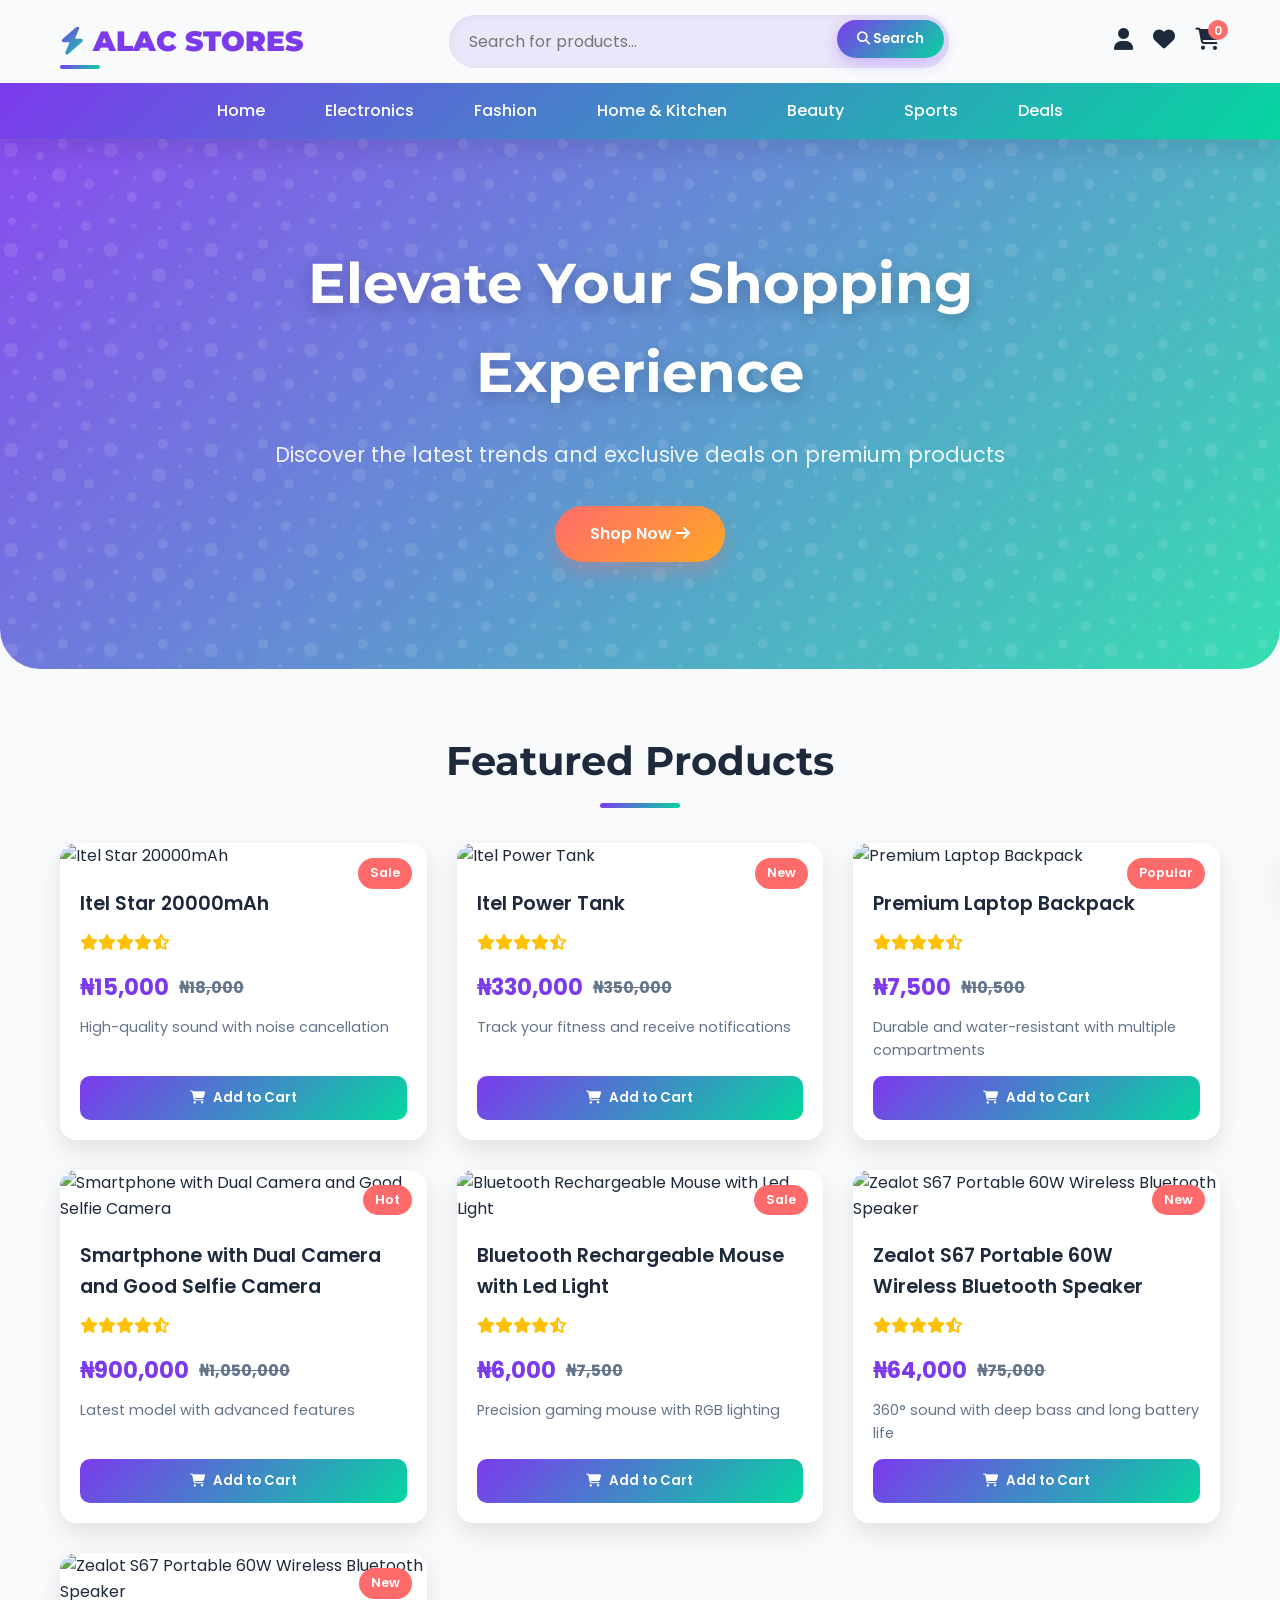
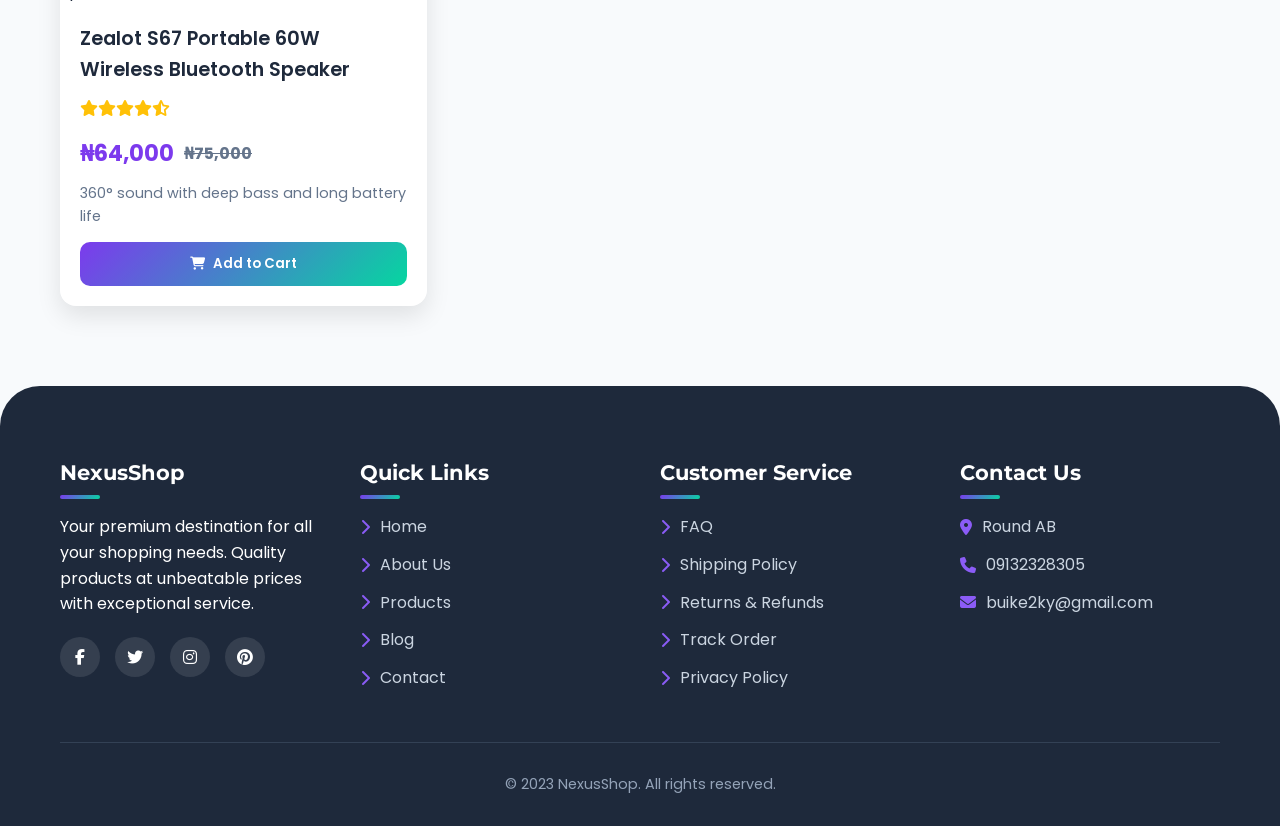
==== alac.html @ ad0d06ac "Added new files" ====
<!DOCTYPE html>
<html lang="en">
<head>
    <meta charset="UTF-8">
    <meta name="viewport" content="width=device-width, initial-scale=1.0">
    <title>NexusShop | Modern E-commerce</title>
    <link rel="stylesheet" href="https://cdnjs.cloudflare.com/ajax/libs/font-awesome/6.4.0/css/all.min.css">
    <link href="https://fonts.googleapis.com/css2?family=Poppins:wght@300;400;500;600;700&family=Montserrat:wght@800;900&display=swap" rel="stylesheet">
    <link rel="stylesheet" href="alac.css">
 
</head>
<body>
    <!-- Header -->
    <header>
        <div class="container">
            <div class="header-content">
                <a href="#" class="logo">
                    <i class="fas fa-bolt"></i>
                    ALAC STORES
                </a>
                
                <div class="search-bar">
                    <input type="text" id="search-input" placeholder="Search for products...">
                    <button id="search-button"><i class="fas fa-search"></i> Search</button>
                </div>
                
                <div class="header-actions">
                    <a href="#" id="user-icon"><i class="fas fa-user"></i></a>
                    <a href="#" id="wishlist-icon"><i class="fas fa-heart"></i></a>
                    <a href="#" id="cart-icon">
                        <i class="fas fa-shopping-cart"></i>
                        <span class="cart-count">0</span>
                    </a>
                </div>
            </div>
        </div>
        
        <nav>
            <div class="container">
                <ul class="nav-links">
                    <li><a href="#" class="nav-link active">Home</a></li>
                    <li><a href="#" class="nav-link">Electronics</a></li>
                    <li><a href="#" class="nav-link">Fashion</a></li>
                    <li><a href="#" class="nav-link">Home & Kitchen</a></li>
                    <li><a href="#" class="nav-link">Beauty</a></li>
                    <li><a href="#" class="nav-link">Sports</a></li>
                    <li><a href="#" class="nav-link">Deals</a></li>
                </ul>
            </div>
        </nav>
    </header>

    <!-- Hero Section -->
    <section class="hero">
        <div class="container">
            <div class="hero-content">
                <h1>Elevate Your Shopping Experience</h1>
                <p>Discover the latest trends and exclusive deals on premium products</p>
                <a href="#" class="btn" id="shop-now-btn">Shop Now <i class="fas fa-arrow-right"></i></a>
            </div>
        </div>
    </section>

    <!-- Products Section -->
    <section class="container">
        <h2 class="section-title">Featured Products</h2>
        <div class="products" id="products-container">
            <!-- Products will be dynamically added here -->
        </div>
    </section>

    <!-- Cart Sidebar -->
    <div class="overlay" id="overlay"></div>
    <div class="cart-sidebar" id="cart-sidebar">
        <div class="cart-header">
            <h2>Your Cart</h2>
            <button class="close-cart" id="close-cart">
                <i class="fas fa-times"></i>
            </button>
        </div>
        <div class="cart-items" id="cart-items">
            <!-- Cart items will be dynamically added here -->
        </div>
        <div class="cart-footer">
            <div class="cart-total">
                <span>Total:</span>
                <span id="cart-total">₦0</span>
            </div>
            <button class="checkout-btn" id="checkout-btn">Proceed to Checkout</button>
        </div>
    </div>

    <!-- Toast Notification -->
    <div class="toast" id="toast"></div>

    <!-- Footer -->
    <footer>
        <div class="container">
            <div class="footer-content">
                <div class="footer-column">
                    <h3>NexusShop</h3>
                    <p>Your premium destination for all your shopping needs. Quality products at unbeatable prices with exceptional service.</p>
                    <div class="social-links">
                        <a href="#"><i class="fab fa-facebook-f"></i></a>
                        <a href="#"><i class="fab fa-twitter"></i></a>
                        <a href="#"><i class="fab fa-instagram"></i></a>
                        <a href="#"><i class="fab fa-pinterest"></i></a>
                    </div>
                </div>
                
                <div class="footer-column">  
                    <h3>Quick Links</h3>
                    <ul class="footer-links">
                        <li><a href="#"><i class="fas fa-chevron-right"></i> Home</a></li>
                        <li><a href="#"><i class="fas fa-chevron-right"></i> About Us</a></li>
                        <li><a href="#"><i class="fas fa-chevron-right"></i> Products</a></li>
                        <li><a href="#"><i class="fas fa-chevron-right"></i> Blog</a></li>
                        <li><a href="#"><i class="fas fa-chevron-right"></i> Contact</a></li>
                    </ul>
                </div>
                
                <div class="footer-column">
                    <h3>Customer Service</h3>
                    <ul class="footer-links">
                        <li><a href="#"><i class="fas fa-chevron-right"></i> FAQ</a></li>
                        <li><a href="#"><i class="fas fa-chevron-right"></i> Shipping Policy</a></li>
                        <li><a href="#"><i class="fas fa-chevron-right"></i> Returns & Refunds</a></li>
                        <li><a href="#"><i class="fas fa-chevron-right"></i> Track Order</a></li>
                        <li><a href="#"><i class="fas fa-chevron-right"></i> Privacy Policy</a></li>
                    </ul>
                </div>
                
                <div class="footer-column">
                    <h3>Contact Us</h3>
                    <ul class="footer-links">
                        <li><a href="#"><i class="fas fa-map-marker-alt"></i> Round AB</a></li>
                        <li><a href="#"><i class="fas fa-phone"></i> 09132328305</a></li>
                        <li><a href="#"><i class="fas fa-envelope"></i> buike2ky@gmail.com</a></li>
                    </ul>
                </div>
            </div>
            
            <div class="copyright">
                <p>&copy; 2023 NexusShop. All rights reserved.</p>
            </div>
        </div>
    </footer>

    <script src="alac.js">
      
    </script>
</body>
</html>



<!-- 
<script>
    // Simple function to format Naira prices

</script> -->
---- alac.css ----
* {
            margin: 0;
            padding: 0;
            box-sizing: border-box;
            font-family: 'Poppins', sans-serif;
        }

        :root {
            --primary: #7c3aed;
            --primary-light: #8b5cf6;
            --secondary: #06d6a0;
            --accent: #ff6b6b;
            --dark: #1e293b;
            --light: #f8fafc;
            --gray: #64748b;
            --gradient: linear-gradient(135deg, #7c3aed, #06d6a0);
            --gradient-2: linear-gradient(135deg, #ff6b6b, #ffa726);
            --shadow: 0 10px 25px rgba(0, 0, 0, 0.1);
            --shadow-lg: 0 20px 40px rgba(0, 0, 0, 0.15);
            --radius: 16px;
        }

        body {
            background-color: var(--light);
            color: var(--dark);
            line-height: 1.6;
            overflow-x: hidden;
        }

        .container {
            width: 100%;
            max-width: 1200px;
            margin: 0 auto;
            padding: 0 20px;
        }

        /* Header Styles */
        header {
            background: var(--light);
            box-shadow: var(--shadow);
            position: sticky;
            top: 0;
            z-index: 100;
            backdrop-filter: blur(10px);
        }

        .header-content {
            display: flex;
            justify-content: space-between;
            align-items: center;
            padding: 15px 0;
        }

        .logo {
            font-family: 'Montserrat', sans-serif;
            font-size: 28px;
            font-weight: 900;
            color: var(--primary);
            text-decoration: none;
            display: flex;
            align-items: center;
            position: relative;
        }

        .logo::after {
            content: '';
            position: absolute;
            bottom: -5px;
            left: 0;
            width: 40px;
            height: 4px;
            background: var(--gradient);
            border-radius: 2px;
        }

        .logo i {
            margin-right: 8px;
            background: var(--gradient);
            background-clip: text;
            -webkit-text-fill-color: transparent;
        }

        .search-bar {
            flex: 1;
            max-width: 500px;
            margin: 0 20px;
            position: relative;
        }

        .search-bar input {
            width: 100%;
            padding: 14px 20px;
            border: none;
            border-radius: 50px;
            font-size: 16px;
            outline: none;
            transition: all 0.3s;
            background: rgba(124, 58, 237, 0.1);
            box-shadow: inset 0 2px 10px rgba(0, 0, 0, 0.05);
        }

        .search-bar input:focus {
            background: rgba(124, 58, 237, 0.15);
            box-shadow: inset 0 2px 15px rgba(0, 0, 0, 0.08), 0 5px 15px rgba(124, 58, 237, 0.2);
        }

        .search-bar button {
            position: absolute;
            right: 5px;
            top: 5px;
            background: var(--gradient);
            color: white;
            border: none;
            border-radius: 50px;
            padding: 9px 20px;
            cursor: pointer;
            font-weight: 600;
            transition: all 0.3s;
            box-shadow: 0 5px 15px rgba(124, 58, 237, 0.3);
        }

        .search-bar button:hover {
            transform: translateY(-2px);
            box-shadow: 0 8px 20px rgba(124, 58, 237, 0.4);
        }

        .header-actions {
            display: flex;
            align-items: center;
        }

        .header-actions a {
            margin-left: 20px;
            color: var(--dark);
            text-decoration: none;
            position: relative;
            transition: all 0.3s;
        }

        .header-actions a:hover {
            color: var(--primary);
            transform: translateY(-2px);
        }

        .header-actions a i {
            font-size: 22px;
        }

        .cart-count {
            position: absolute;
            top: -8px;
            right: -8px;
            background: var(--accent);
            color: white;
            border-radius: 50%;
            width: 20px;
            height: 20px;
            font-size: 12px;
            display: flex;
            align-items: center;
            justify-content: center;
            font-weight: 600;
        }

        /* Navigation */
        nav {
            background: var(--gradient);
            padding: 15px 0;
        }

        .nav-links {
            display: flex;
            list-style: none;
            justify-content: center;
        }

        .nav-links li {
            margin: 0 15px;
        }

        .nav-links a {
            color: white;
            text-decoration: none;
            font-weight: 500;
            transition: all 0.3s;
            padding: 8px 15px;
            border-radius: 30px;
        }

        .nav-links a:hover {
            background: rgba(255, 255, 255, 0.2);
            transform: translateY(-2px);
        }

        /* Hero Section */
        .hero {
            background: linear-gradient(135deg, rgba(124, 58, 237, 0.9), rgba(6, 214, 160, 0.8)), url('https://images.unsplash.com/photo-1607082350899-7e105aa886ae?ixlib=rb-4.0.3&ixid=M3wxMjA3fDB8MHxwaG90by1wYWdlfHx8fGVufDB8fHx8fA%3D%3D&auto=format&fit=crop&w=2070&q=80');
            background-size: cover;
            background-position: center;
            color: white;
            padding: 100px 0;
            text-align: center;
            margin-bottom: 60px;
            border-radius: 0 0 40px 40px;
            position: relative;
            overflow: hidden;
        }

        .hero::before {
            content: '';
            position: absolute;
            top: 0;
            left: 0;
            width: 100%;
            height: 100%;
            background: url("data:image/svg+xml,%3Csvg width='100' height='100' viewBox='0 0 100 100' xmlns='http://www.w3.org/2000/svg'%3E%3Cpath d='M11 18c3.866 0 7-3.134 7-7s-3.134-7-7-7-7 3.134-7 7 3.134 7 7 7zm48 25c3.866 0 7-3.134 7-7s-3.134-7-7-7-7 3.134-7 7 3.134 7 7 7zm-43-7c1.657 0 3-1.343 3-3s-1.343-3-3-3-3 1.343-3 3 1.343 3 3 3zm63 31c1.657 0 3-1.343 3-3s-1.343-3-3-3-3 1.343-3 3 1.343 3 3 3zM34 90c1.657 0 3-1.343 3-3s-1.343-3-3-3-3 1.343-3 3 1.343 3 3 3zm56-76c1.657 0 3-1.343 3-3s-1.343-3-3-3-3 1.343-3 3 1.343 3 3 3zM12 86c2.21 0 4-1.79 4-4s-1.79-4-4-4-4 1.79-4 4 1.79 4 4 4zm28-65c2.21 0 4-1.79 4-4s-1.79-4-4-4-4 1.79-4 4 1.79 4 4 4zm23-11c2.76 0 5-2.24 5-5s-2.24-5-5-5-5 2.24-5 5 2.24 5 5 5zm-6 60c2.21 0 4-1.79 4-4s-1.79-4-4-4-4 1.79-4 4 1.79 4 4 4zm29 22c2.76 0 5-2.24 5-5s-2.24-5-5-5-5 2.24-5 5 2.24 5 5 5zM32 63c2.76 0 5-2.24 5-5s-2.24-5-5-5-5 2.24-5 5 2.24 5 5 5zm57-13c2.76 0 5-2.24 5-5s-2.24-5-5-5-5 2.24-5 5 2.24 5 5 5zm-9-21c1.105 0 2-.895 2-2s-.895-2-2-2-2 .895-2 2 .895 2 2 2zM60 91c1.105 0 2-.895 2-2s-.895-2-2-2-2 .895-2 2 .895 2 2 2zM35 41c1.105 0 2-.895 2-2s-.895-2-2-2-2 .895-2 2 .895 2 2 2zM12 60c1.105 0 2-.895 2-2s-.895-2-2-2-2 .895-2 2 .895 2 2 2z' fill='%23ffffff' fill-opacity='0.1' fill-rule='evenodd'/%3E%3C/svg%3E");
            animation: float 20s linear infinite;
        }

        @keyframes float {
            0% { transform: translate(0, 0) rotate(0deg); }
            100% { transform: translate(-50px, -50px) rotate(360deg); }
        }

        .hero-content {
            position: relative;
            z-index: 1;
            max-width: 800px;
            margin: 0 auto;
        }

        .hero h1 {
            font-family: 'Montserrat', sans-serif;
            font-size: 3.5rem;
            margin-bottom: 20px;
            text-shadow: 0 5px 15px rgba(0, 0, 0, 0.2);
        }

        .hero p {
            font-size: 1.3rem;
            margin-bottom: 35px;
            opacity: 0.9;
        }

        .btn {
            display: inline-block;
            background: var(--gradient-2);
            color: white;
            padding: 15px 35px;
            border-radius: 50px;
            text-decoration: none;
            font-weight: 600;
            transition: all 0.3s;
            border: none;
            cursor: pointer;
            box-shadow: 0 10px 20px rgba(255, 107, 107, 0.3);
            position: relative;
            overflow: hidden;
        }

        .btn::before {
            content: '';
            position: absolute;
            top: 0;
            left: -100%;
            width: 100%;
            height: 100%;
            background: linear-gradient(90deg, transparent, rgba(255, 255, 255, 0.3), transparent);
            transition: 0.5s;
        }

        .btn:hover::before {
            left: 100%;
        }

        .btn:hover {
            transform: translateY(-5px);
            box-shadow: 0 15px 25px rgba(255, 107, 107, 0.4);
        }

        /* Products Section */
        .section-title {
            text-align: center;
            margin-bottom: 50px;
            font-size: 2.5rem;
            color: var(--dark);
            position: relative;
            font-family: 'Montserrat', sans-serif;
        }

        .section-title::after {
            content: '';
            position: absolute;
            bottom: -15px;
            left: 50%;
            transform: translateX(-50%);
            width: 80px;
            height: 5px;
            background: var(--gradient);
            border-radius: 5px;
        }

        .products {
            display: grid;
            grid-template-columns: repeat(auto-fill, minmax(280px, 1fr));
            gap: 30px;
            margin-bottom: 80px;
        }

        .product-card {
            background: white;
            border-radius: var(--radius);
            overflow: hidden;
            box-shadow: var(--shadow);
            transition: all 0.4s;
            position: relative;
        }

        .product-card:hover {
            transform: translateY(-10px);
            box-shadow: var(--shadow-lg);
        }

        .product-badge {
            position: absolute;
            top: 15px;
            right: 15px;
            background: var(--accent);
            color: white;
            padding: 5px 12px;
            border-radius: 20px;
            font-size: 0.8rem;
            font-weight: 600;
            z-index: 2;
        }

        .product-image {
            height: 250px;
            width: 80%;
            object-fit: cover;
            transition: transform 0.5s;
        }

        .product-card:hover .product-image {
            transform: scale(1.05);
        }

        .product-info {
            padding: 20px;
        }

        .product-title {
            font-size: 1.2rem;
            margin-bottom: 10px;
            font-weight: 600;
            color: var(--dark);
        }

        .product-price {
            color: var(--primary);
            font-weight: 700;
            font-size: 1.4rem;
            margin-bottom: 10px;
            display: flex;
            align-items: center;
        }

        .product-price .old-price {
            color: var(--gray);
            font-size: 1rem;
            text-decoration: line-through;
            margin-left: 10px;
        }

        .product-description {
            color: var(--gray);
            font-size: 0.9rem;
            margin-bottom: 20px;
            height: 40px;
            overflow: hidden;
        }

        .product-rating {
            color: #ffc107;
            margin-bottom: 15px;
        }

        .add-to-cart {
            width: 100%;
            background: var(--gradient);
            color: white;
            border: none;
            padding: 12px;
            border-radius: 10px;
            cursor: pointer;
            font-weight: 600;
            transition: all 0.3s;
            display: flex;
            align-items: center;
            justify-content: center;
            gap: 8px;
        }

        .add-to-cart:hover {
            background: var(--primary-light);
            transform: translateY(-2px);
            box-shadow: 0 5px 15px rgba(124, 58, 237, 0.3);
        }

        /* Cart Sidebar */
        .cart-sidebar {
            position: fixed;
            top: 0;
            right: -450px;
            width: 100%;
            max-width: 420px;
            height: 100vh;
            background: white;
            box-shadow: -5px 0 25px rgba(0, 0, 0, 0.15);
            transition: right 0.5s cubic-bezier(0.68, -0.55, 0.27, 1.55);
            z-index: 1000;
            display: flex;
            flex-direction: column;
        }

        .cart-sidebar.active {
            right: 0;
        }

        .cart-header {
            padding: 25px;
            border-bottom: 1px solid var(--border);
            display: flex;
            justify-content: space-between;
            align-items: center;
            background: var(--gradient);
            color: white;
        }

        .cart-header h2 {
            font-size: 1.5rem;
            font-weight: 600;
        }

        .close-cart {
            background: rgba(255, 255, 255, 0.2);
            border: none;
            width: 40px;
            height: 40px;
            border-radius: 50%;
            cursor: pointer;
            color: white;
            display: flex;
            align-items: center;
            justify-content: center;
            transition: all 0.3s;
        }

        .close-cart:hover {
            background: rgba(255, 255, 255, 0.3);
            transform: rotate(90deg);
        }

        .cart-items {
            flex: 1;
            overflow-y: auto;
            padding: 20px;
        }

        .cart-item {
            display: flex;
            margin-bottom: 20px;
            padding-bottom: 20px;
            border-bottom: 1px solid #f1f5f9;
            animation: slideIn 0.3s ease;
        }

        @keyframes slideIn {
            from { opacity: 0; transform: translateX(20px); }
            to { opacity: 1; transform: translateX(0); }
        }

        .cart-item-image {
            width: 80px;
            height: 80px;
            object-fit: cover;
            border-radius: 10px;
            margin-right: 15px;
        }

        .cart-item-details {
            flex: 1;
        }

        .cart-item-title {
            font-weight: 600;
            margin-bottom: 5px;
            font-size: 1rem;
        }

        .cart-item-price {
            color: var(--primary);
            font-weight: 700;
        }

        .cart-item-actions {
            display: flex;
            align-items: center;
            margin-top: 10px;
        }

        .quantity-btn {
            background: var(--light);
            border: none;
            width: 30px;
            height: 30px;
            border-radius: 50%;
            display: flex;
            align-items: center;
            justify-content: center;
            cursor: pointer;
            transition: all 0.3s;
            font-weight: bold;
        }

        .quantity-btn:hover {
            background: var(--primary);
            color: white;
        }

        .quantity {
            margin: 0 12px;
            font-weight: 600;
            min-width: 20px;
            text-align: center;
        }

        .remove-item {
            color: var(--accent);
            background: none;
            border: none;
            margin-left: auto;
            cursor: pointer;
            transition: all 0.3s;
            padding: 5px;
            border-radius: 5px;
        }

        .remove-item:hover {
            background: rgba(255, 107, 107, 0.1);
            transform: scale(1.1);
        }

        .cart-footer {
            padding: 25px;
            border-top: 1px solid #f1f5f9;
            background: #f8fafc;
        }

        .cart-total {
            display: flex;
            justify-content: space-between;
            margin-bottom: 20px;
            font-size: 1.3rem;
            font-weight: 700;
        }

        .checkout-btn {
            width: 100%;
            padding: 15px;
            background: var(--gradient);
            color: white;
            border: none;
            border-radius: 10px;
            font-weight: 600;
            cursor: pointer;
            transition: all 0.3s;
            font-size: 1.1rem;
            box-shadow: 0 5px 15px rgba(124, 58, 237, 0.3);
        }

        .checkout-btn:hover {
            background: var(--primary-light);
            transform: translateY(-3px);
            box-shadow: 0 8px 20px rgba(124, 58, 237, 0.4);
        }

        .overlay {
            position: fixed;
            top: 0;
            left: 0;
            width: 100%;
            height: 100%;
            background: rgba(0, 0, 0, 0.5);
            z-index: 999;
            display: none;
            backdrop-filter: blur(5px);
        }

        .overlay.active {
            display: block;
            animation: fadeIn 0.3s ease;
        }

        @keyframes fadeIn {
            from { opacity: 0; }
            to { opacity: 1; }
        }

        /* Search Results */
        .search-results-message {
            text-align: center;
            margin-bottom: 30px;
            color: var(--gray);
            font-style: italic;
            padding: 15px;
            background: white;
            border-radius: var(--radius);
            box-shadow: var(--shadow);
        }

        /* Empty Cart State */
        .empty-cart {
            text-align: center;
            padding: 40px 20px;
            color: var(--gray);
        }

        .empty-cart i {
            font-size: 64px;
            margin-bottom: 20px;
            color: #cbd5e1;
        }

        /* Footer */
        footer {
            background: var(--dark);
            color: white;
            padding: 70px 0 30px;
            border-radius: 40px 40px 0 0;
            margin-top: 50px;
        }

        .footer-content {
            display: grid;
            grid-template-columns: repeat(auto-fit, minmax(220px, 1fr));
            gap: 40px;
            margin-bottom: 40px;
        }

        .footer-column h3 {
            font-size: 1.3rem;
            margin-bottom: 25px;
            position: relative;
            font-family: 'Montserrat', sans-serif;
        }

        .footer-column h3::after {
            content: '';
            position: absolute;
            left: 0;
            bottom: -10px;
            width: 40px;
            height: 4px;
            background: var(--gradient);
            border-radius: 2px;
        }

        .footer-links {
            list-style: none;
        }

        .footer-links li {
            margin-bottom: 12px;
        }

        .footer-links a {
            color: #cbd5e1;
            text-decoration: none;
            transition: all 0.3s;
            display: flex;
            align-items: center;
        }

        .footer-links a:hover {
            color: white;
            transform: translateX(5px);
        }

        .footer-links a i {
            margin-right: 10px;
            color: var(--primary-light);
        }

        .social-links {
            display: flex;
            gap: 15px;
            margin-top: 20px;
        }

        .social-links a {
            display: flex;
            align-items: center;
            justify-content: center;
            width: 40px;
            height: 40px;
            background: rgba(255, 255, 255, 0.1);
            color: white;
            border-radius: 50%;
            text-decoration: none;
            transition: all 0.3s;
        }

        .social-links a:hover {
            background: var(--primary);
            transform: translateY(-5px);
        }

        .copyright {
            text-align: center;
            padding-top: 30px;
            border-top: 1px solid #334155;
            color: #94a3b8;
            font-size: 0.9rem;
        }

        /* Responsive Styles */
        @media (max-width: 768px) {
            .header-content {
                flex-wrap: wrap;
            }

            .search-bar {
                order: 3;
                max-width: 100%;
                margin: 15px 0 0;
            }

            .nav-links {
                overflow-x: auto;
                padding-bottom: 10px;
                justify-content: flex-start;
            }

            .hero h1 {
                font-size: 2.5rem;
            }

            .hero p {
                font-size: 1.1rem;
            }

            .cart-sidebar {
                max-width: 100%;
            }

            .products {
                grid-template-columns: repeat(auto-fill, minmax(250px, 1fr));
            }
        }

        /* Animation for product cards */
        @keyframes fadeInUp {
            from {
                opacity: 0;
                transform: translateY(30px);
            }
            to {
                opacity: 1;
                transform: translateY(0);
            }
        }

        .product-card {
            animation: fadeInUp 0.5s ease forwards;
            opacity: 0;
        }

        .product-card:nth-child(1) { animation-delay: 0.1s; }
        .product-card:nth-child(2) { animation-delay: 0.2s; }
        .product-card:nth-child(3) { animation-delay: 0.3s; }
        .product-card:nth-child(4) { animation-delay: 0.4s; }
        .product-card:nth-child(5) { animation-delay: 0.5s; }
        .product-card:nth-child(6) { animation-delay: 0.6s; }

        /* Toast Notification */
        .toast {
            position: fixed;
            bottom: 20px;
            right: 20px;
            background: var(--secondary);
            color: white;
            padding: 15px 25px;
            border-radius: 10px;
            box-shadow: var(--shadow-lg);
            z-index: 1001;
            transform: translateX(150%);
            transition: transform 0.3s ease;
        }

        .toast.show {
            transform: translateX(0);
        }
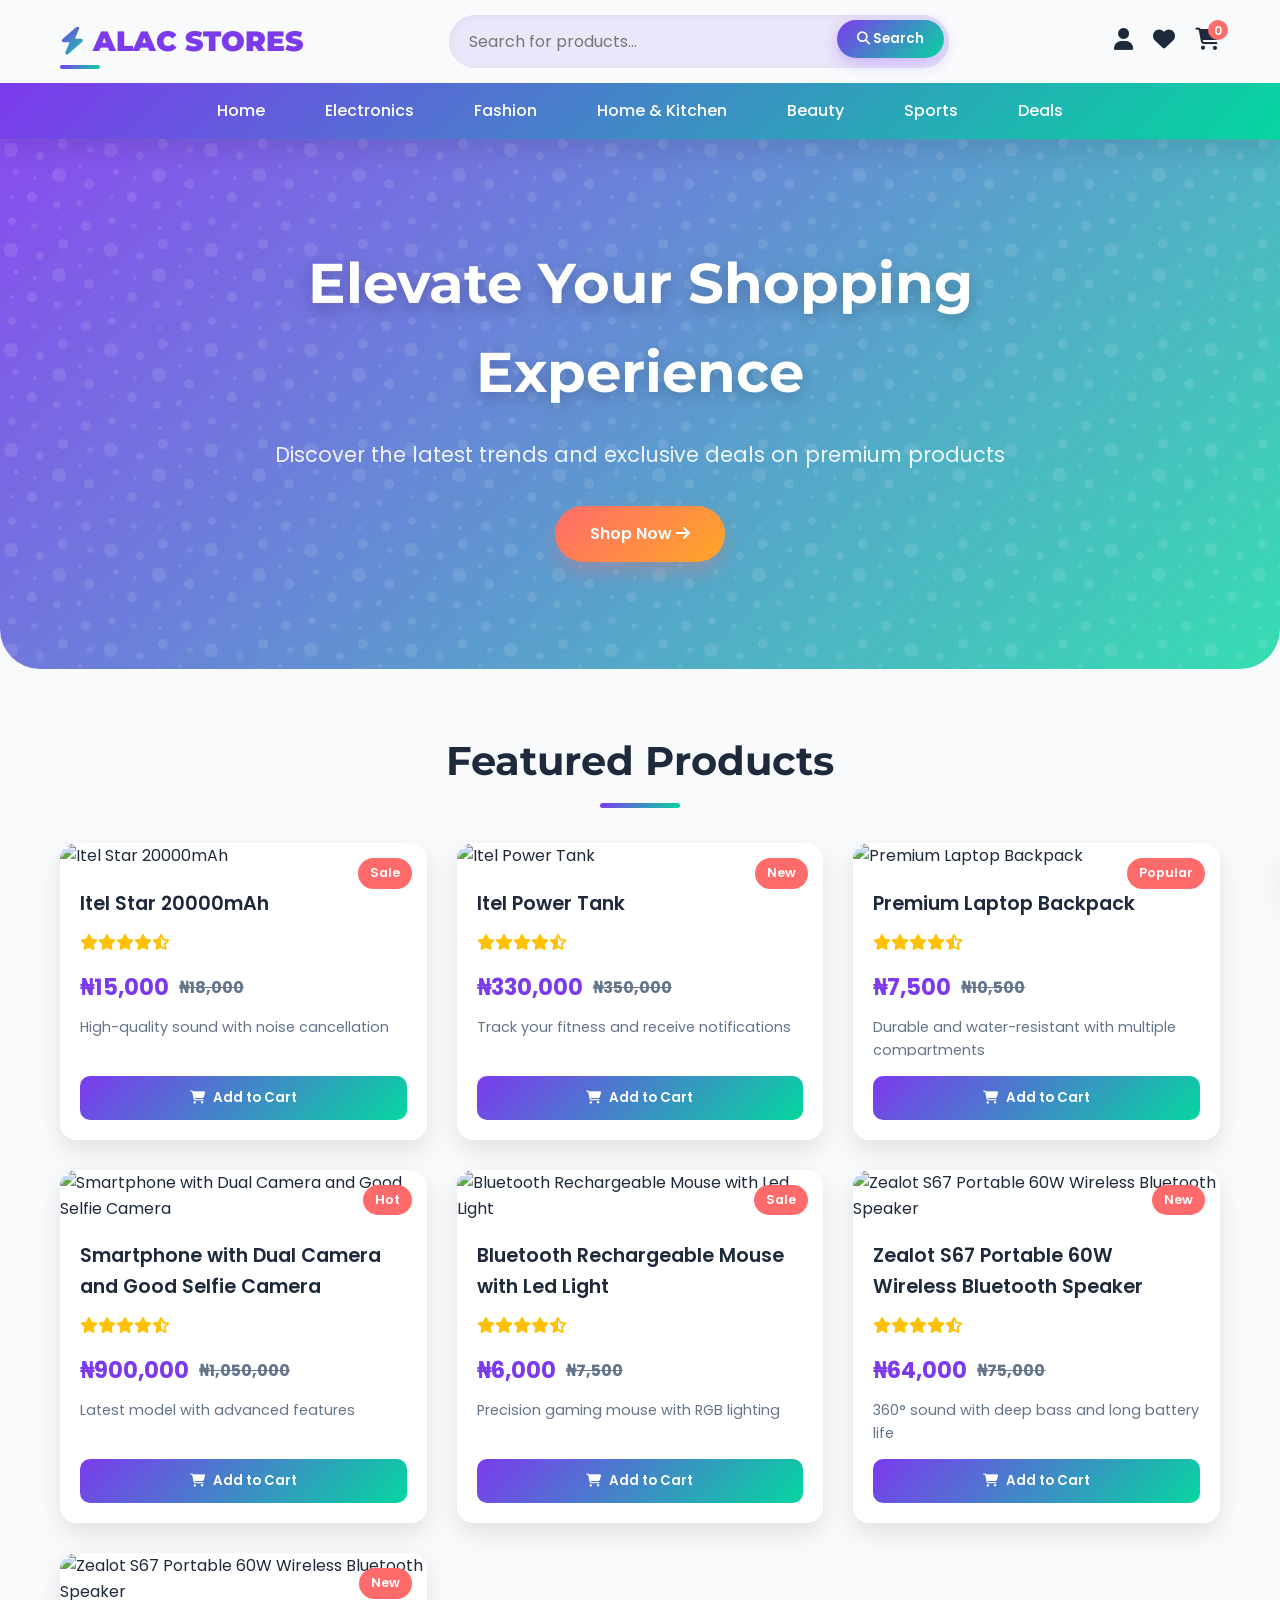
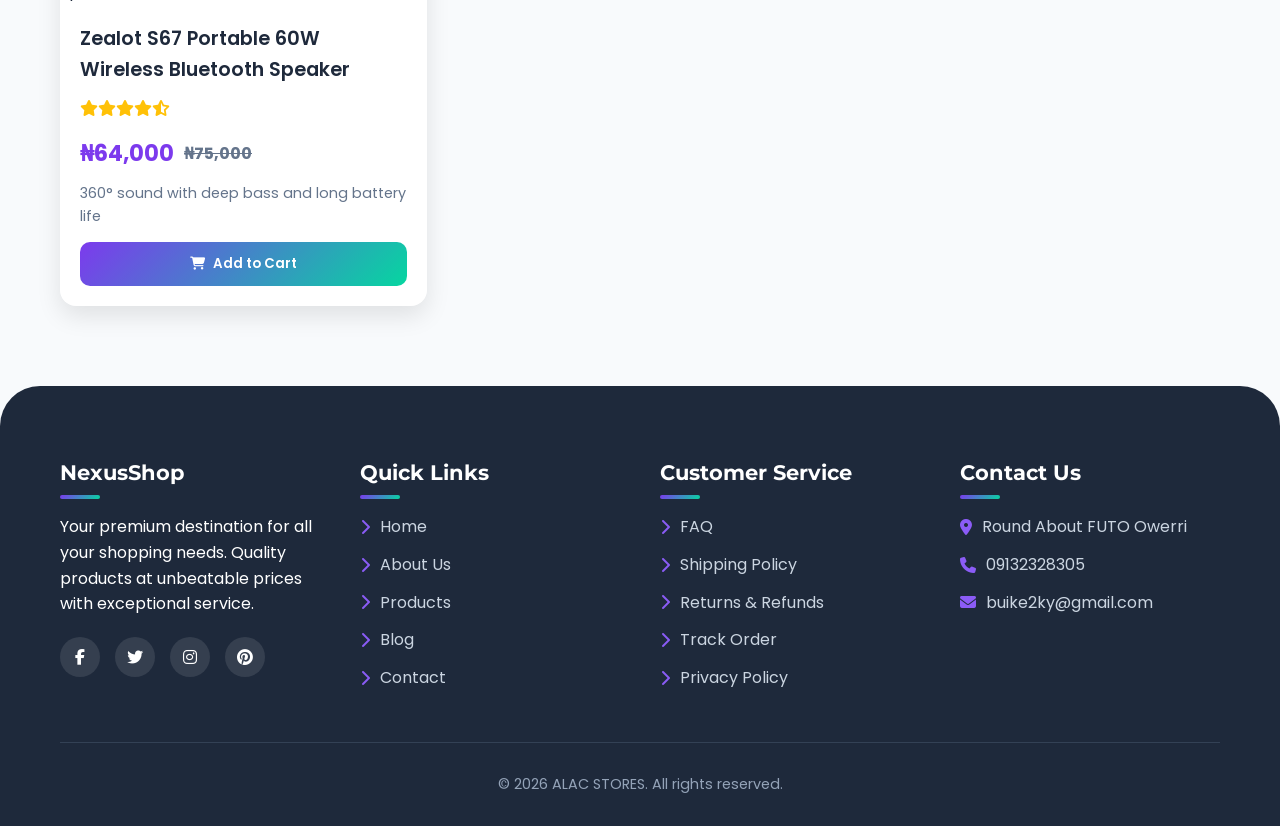
==== commit 49056a26: "Added new file" ====
--- a/alac.html
+++ b/alac.html
@@ -3,7 +3,7 @@
 <head>
     <meta charset="UTF-8">
     <meta name="viewport" content="width=device-width, initial-scale=1.0">
-    <title>NexusShop | Modern E-commerce</title>
+    <title>ALAC STORES | Modern E-commerce</title>
     <link rel="stylesheet" href="https://cdnjs.cloudflare.com/ajax/libs/font-awesome/6.4.0/css/all.min.css">
     <link href="https://fonts.googleapis.com/css2?family=Poppins:wght@300;400;500;600;700&family=Montserrat:wght@800;900&display=swap" rel="stylesheet">
     <link rel="stylesheet" href="alac.css">
@@ -133,7 +133,7 @@
                 <div class="footer-column">
                     <h3>Contact Us</h3>
                     <ul class="footer-links">
-                        <li><a href="#"><i class="fas fa-map-marker-alt"></i> Round AB</a></li>
+                        <li><a href="#"><i class="fas fa-map-marker-alt"></i> Round About FUTO Owerri</a></li>
                         <li><a href="#"><i class="fas fa-phone"></i> 09132328305</a></li>
                         <li><a href="#"><i class="fas fa-envelope"></i> buike2ky@gmail.com</a></li>
                     </ul>
@@ -141,7 +141,7 @@
             </div>
             
             <div class="copyright">
-                <p>&copy; 2023 NexusShop. All rights reserved.</p>
+                <p>&copy; 2026 ALAC STORES. All rights reserved.</p>
             </div>
         </div>
     </footer>
